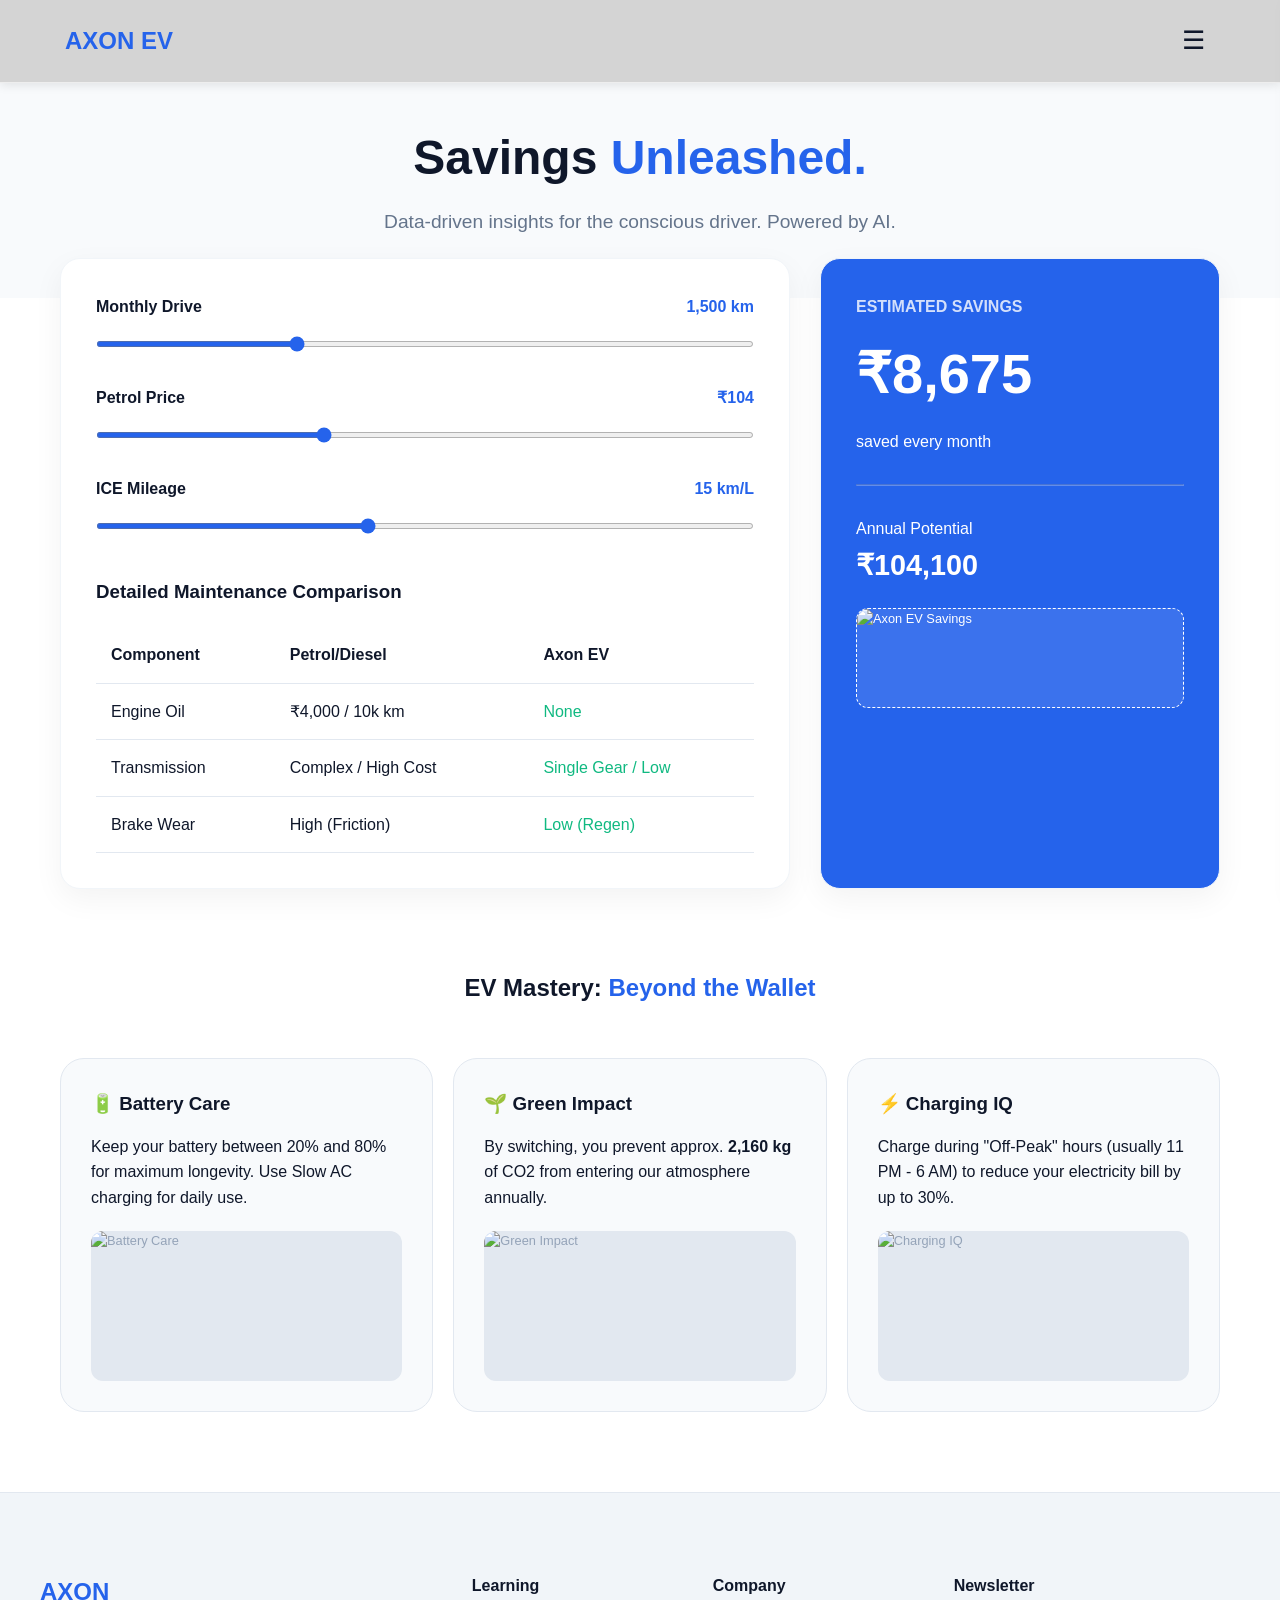
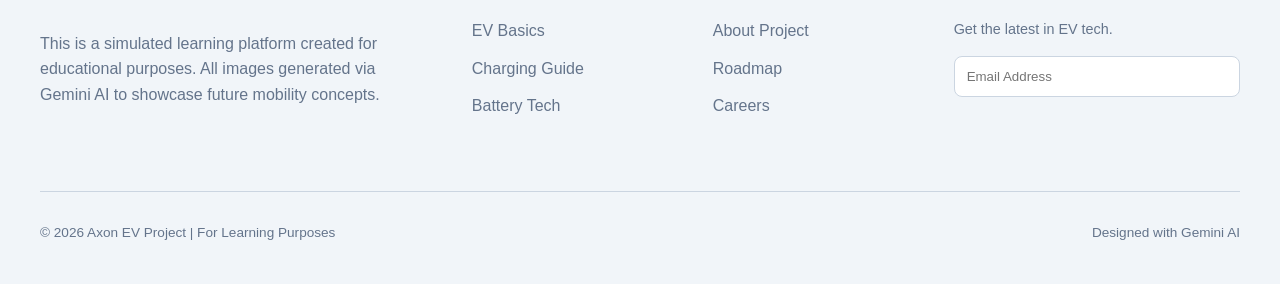
==== calculet-page/cal.html @ 6f0487eb "Add files via upload" ====
<!DOCTYPE html>
<html lang="en">
<head>
    <meta charset="UTF-8">
    <meta name="viewport" content="width=device-width, initial-scale=1.0">
    <title>EV Cost Analysis | Axon EV </title>
    <style>
        :root {
            --axon-blue: #2563eb;
            --axon-dark: #0f172a;
            --axon-gray: #64748b;
            --axon-light: #f8fafc;
            --navbar-bg: #ffffff;
            --footer-bg: #f1f5f9;
            --transition: all 0.3s ease;
        }

        * { margin: 0; padding: 0; box-sizing: border-box; font-family: 'Segoe UI', Roboto, sans-serif; }
        body { background: #fff; color: var(--axon-dark); line-height: 1.6; }

        /* --- Sidebar Logic --- */
        #menu-toggle { display: none; }
        .header { position: fixed; top: 0; width: 100%; background: #fff; z-index: 1000; border-bottom: 1px solid #eee; }
        .nav-container { max-width: 1200px; margin: auto; padding: 15px 25px; display: flex; justify-content: space-between; align-items: center; }
        .logo { font-weight: 800; font-size: 1.5rem; text-decoration: none; color: var(--axon-blue); }
        .menu-btn { font-size: 24px; cursor: pointer; }

        .sidebar { position: fixed; top: 0; right: -300px; width: 280px; height: 100%; background: #fff; z-index: 1100; transition: 0.4s; padding: 40px 20px; box-shadow: -5px 0 15px rgba(0,0,0,0.05); }
        #menu-toggle:checked ~ .sidebar { right: 0; }
        .sidebar ul { list-style: none; margin-top: 30px; }
        .sidebar li { margin-bottom: 20px; }
        .sidebar a { text-decoration: none; color: var(--axon-dark); font-weight: 600; font-size: 1.1rem; }
        .overlay { position: fixed; top: 0; left: 0; width: 100%; height: 100%; background: rgba(0,0,0,0.2); visibility: hidden; z-index: 1050; }
        #menu-toggle:checked ~ .overlay { visibility: visible; }

        /* --- Hero --- */
        .hero { padding: 120px 20px 60px; text-align: center; background: var(--axon-light); }
        .hero h1 { font-size: 3rem; margin-bottom: 10px; }
        .tagline { color: var(--axon-gray); font-size: 1.2rem; }

        /* --- Calculator Grid --- */
        .main-grid { max-width: 1200px; margin: -40px auto 60px; display: grid; grid-template-columns: 1fr 400px; gap: 30px; padding: 0 20px; }
        .card { background: #fff; padding: 35px; border-radius: 20px; box-shadow: 0 10px 30px rgba(0,0,0,0.05); border: 1px solid #f1f5f9; }
        .result-card { background: var(--axon-blue); color: #fff; position: sticky; top: 100px; }
        
        .input-group { margin-bottom: 30px; }
        .label-row { display: flex; justify-content: space-between; margin-bottom: 10px; font-weight: 600; }
        .val-highlight { color: var(--axon-blue); }
        input[type=range] { width: 100%; height: 6px; accent-color: var(--axon-blue); cursor: pointer; }

        /* --- Bento Detail Sections --- */
        .details-section { max-width: 1200px; margin: 80px auto; padding: 0 20px; }
        .bento-grid { display: grid; grid-template-columns: repeat(3, 1fr); gap: 20px; margin-top: 40px; }
        .bento-box { padding: 30px; border-radius: 24px; background: var(--axon-light); border: 1px solid #e2e8f0; }
        .bento-box h3 { margin-bottom: 15px; display: flex; align-items: center; gap: 10px; }
        .img-placeholder { width: 100%; height: 150px; background: #e2e8f0; border-radius: 12px; margin-top: 20px; display: flex; align-items: center; justify-content: center; font-size: 0.8rem; color: #94a3b8; overflow: hidden; }
        /* Style to ensure images fill the placeholders */
        .img-placeholder img { width: 100%; height: 100%; object-fit: cover; }

        /* --- Table --- */
        .comparison-table { width: 100%; border-collapse: collapse; margin-top: 20px; }
        .comparison-table th, .comparison-table td { padding: 15px; text-align: left; border-bottom: 1px solid #e2e8f0; }

        /* --- LIGHT FOOTER --- */
        .footer { background: var(--footer-bg); padding: 80px 20px 40px; color: var(--axon-gray); border-top: 1px solid #e2e8f0; }
        .footer-grid { max-width: 1200px; margin: 0 auto; display: grid; grid-template-columns: 2fr 1fr 1fr 1.5fr; gap: 50px; }
        .footer h4 { color: var(--axon-dark); margin-bottom: 20px; }
        .footer ul { list-style: none; }
        .footer li { margin-bottom: 12px; }
        .footer a { color: var(--axon-gray); text-decoration: none; transition: 0.2s; }
        .footer a:hover { color: var(--axon-blue); }
        .footer-bottom { max-width: 1200px; margin: 60px auto 0; padding-top: 30px; border-top: 1px solid #cbd5e1; display: flex; justify-content: space-between; font-size: 0.85rem; }

        @media (max-width: 900px) { .main-grid, .bento-grid, .footer-grid { grid-template-columns: 1fr; } }

        /* ================= NAVBAR ================= */
.header {
    background: #d4d4d4;
    position: fixed;
    top: 0;
    width: 100%;
    z-index: 1000;
    box-shadow: 0 2px 10px rgba(0, 0, 0, 0.1);
}

.nav-container {
    max-width: 1200px;
    margin: auto;
    padding: 15px 25px;
    display: flex;
    justify-content: space-between;
    align-items: center;
}

.logo {
    display: flex;
    align-items: center;
    gap: 10px;
}

.logo-box {
    background: #2563eb;
    color: white;
    width: 36px;
    height: 36px;
    display: flex;
    align-items: center;
    justify-content: center;
    border-radius: 8px;
    font-weight: bold;
}

.logo-text {
    font-size: 18px;
    font-weight: bold;
}

.menu {
    list-style: none;
    display: flex;
    gap: 30px;
}

.menu li a {
    text-decoration: none;
    color: #374151;
    font-weight: 600;
    transition: 0.3s;
}

.menu li a:hover {
    color: #2563eb;
}

.menu-btn {
    font-size: 26px;
    cursor: pointer;
    padding: 5px 10px;
}

/* ================= SIDEBAR & OVERLAY ================= */
.sidebar {
    position: fixed;
    top: 0;
    right: -300px;
    width: 280px;
    height: 100%;
    background: #ffffff;
    box-shadow: -8px 0 20px rgba(0, 0, 0, 0.08);
    padding: 40px 25px;
    transition: right 0.4s ease;
    z-index: 1100;
}

.sidebar h3 {
    margin-bottom: 25px;
    font-size: 20px;
}

.sidebar ul {
    list-style: none;
}

.sidebar ul li {
    margin-bottom: 22px;
}

.sidebar ul li a {
    text-decoration: none;
    color: #374151;
    font-weight: 600;
    transition: 0.3s;
}

.sidebar ul li a:hover {
    color: #2563eb;
    padding-left: 5px;
}

.sidebar ul li a.active {
    color: #2563eb;
    font-weight: 700;
    border-left: 3px solid #2563eb;
    padding-left: 10px;
}

.overlay {
    position: fixed;
    top: 0;
    left: 0;
    width: 100%;
    height: 100%;
    background: rgba(0, 0, 0, 0.35);
    opacity: 0;
    visibility: hidden;
    transition: 0.3s;
    z-index: 1050;
}

#menu-toggle:checked~.sidebar {
    right: 0;
}

#menu-toggle:checked~.overlay {
    opacity: 1;
    visibility: visible;
}

.close-btn {
    position: absolute;
    top: 20px;
    right: 20px;
    font-size: 22px;
    cursor: pointer;
}
    </style>
</head>
<body>

    <input type="checkbox" id="menu-toggle">
    <header class="header">
        <nav class="nav-container">
            <a href="index.html" class="logo">AXON EV</a>
            <label for="menu-toggle" class="menu-btn">☰</label>
        </nav>
    </header>

    <div class="sidebar">
        <label for="menu-toggle" style="float:right; cursor:pointer;">✕</label>
        <h3>Navigate</h3>
     <ul>
      <li><a href="../index.html">Home</a></li>
      <li><a href="vehicles.html">Vehicles Showroom</a></li>
      <li><a href="../compare-page/compare.html">Compare Models</a></li>
      <li><a href="../sub-page/sub.html">Subscription</a></li>
      <li><a href="../Home Charger/home.html">Add Home Charger</a></li>
      <li><a href="../calculet-page/cal.html" class="active">Calculate Total Cost</a></li>
      <li><a href="../help-page/help.html">Help Center</a></li>
    </ul>
    
    </div>
    <label for="menu-toggle" class="overlay"></label>

    <section class="hero">
        <h1>Savings <span style="color:var(--axon-blue)">Unleashed.</span></h1>
        <p class="tagline">Data-driven insights for the conscious driver. Powered by AI.</p>
    </section>

    <main class="main-grid">
        <div class="card">
            <div class="input-group">
                <div class="label-row"><span>Monthly Drive</span><span class="val-highlight"><span id="v-dist">0</span> km</span></div>
                <input type="range" id="s-dist" min="0" max="5000" step="50" value="1500">
            </div>
            <div class="input-group">
                <div class="label-row"><span>Petrol Price</span><span class="val-highlight">₹<span id="v-fuel">104</span></span></div>
                <input type="range" id="s-fuel" min="80" max="150" step="1" value="104">
            </div>
            <div class="input-group">
                <div class="label-row"><span>ICE Mileage</span><span class="val-highlight"><span id="v-mile">15</span> km/L</span></div>
                <input type="range" id="s-mile" min="8" max="25" step="0.5" value="15">
            </div>
            
            <h3 style="margin: 40px 0 20px;">Detailed Maintenance Comparison</h3>
            <table class="comparison-table">
                <tr><th>Component</th><th>Petrol/Diesel</th><th>Axon EV</th></tr>
                <tr><td>Engine Oil</td><td>₹4,000 / 10k km</td><td style="color: #10b981;">None</td></tr>
                <tr><td>Transmission</td><td>Complex / High Cost</td><td style="color: #10b981;">Single Gear / Low</td></tr>
                <tr><td>Brake Wear</td><td>High (Friction)</td><td style="color: #10b981;">Low (Regen)</td></tr>
            </table>
        </div>

        <div class="card result-card">
            <p style="opacity: 0.8; font-weight: 600;">ESTIMATED SAVINGS</p>
            <h2 style="font-size: 3.5rem; margin: 10px 0;" id="r-month">₹0</h2>
            <p>saved every month</p>
            <hr style="margin: 30px 0; opacity: 0.3;">
            <p>Annual Potential</p>
            <h3 id="r-year" style="font-size: 1.8rem;">₹0</h3>
            <div class="img-placeholder" style="background: rgba(255,255,255,0.1); color: #fff; height: 100px; border: 1px dashed #fff;">
                <img src="https://images.unsplash.com/photo-1593941707882-a5bba14938c7?auto=format&fit=crop&q=80&w=400" alt="Axon EV Savings">
            </div>
        </div>
    </main>

    <section class="details-section">
        <h2 style="text-align:center; margin-bottom: 50px;">EV Mastery: <span style="color:var(--axon-blue)">Beyond the Wallet</span></h2>
        <div class="bento-grid">
            <div class="bento-box">
                <h3>🔋 Battery Care</h3>
                <p>Keep your battery between 20% and 80% for maximum longevity. Use Slow AC charging for daily use.</p>
                <div class="img-placeholder">
                    <img src="https://fluctual.fr/img/1678435641346_BatteryCare.jpg" alt="Battery Care">
                </div>
            </div>
            <div class="bento-box">
                <h3>🌱 Green Impact</h3>
                <p>By switching, you prevent approx. <b><span id="r-co2">0</span> kg</b> of CO2 from entering our atmosphere annually.</p>
                <div class="img-placeholder">
                    <img src="https://images.unsplash.com/photo-1441974231531-c6227db76b6e?auto=format&fit=crop&q=80&w=400" alt="Green Impact">
                </div>
            </div>
            <div class="bento-box">
                <h3>⚡ Charging IQ</h3>
                <p>Charge during "Off-Peak" hours (usually 11 PM - 6 AM) to reduce your electricity bill by up to 30%.</p>
                <div class="img-placeholder">
                    <img src="https://images.unsplash.com/photo-1563986768609-322da13575f3?auto=format&fit=crop&q=80&w=400" alt="Charging IQ">
                </div>
            </div>
        </div>
    </section>

    <footer class="footer">
        <div class="footer-grid">
            <div>
                <h2 style="color:var(--axon-blue); margin-bottom: 20px;">AXON</h2>
                <p>This is a simulated learning platform created for educational purposes. All images generated via Gemini AI to showcase future mobility concepts.</p>
            </div>
            <div>
                <h4>Learning</h4>
                <ul>
                    <li><a href="#">EV Basics</a></li>
                    <li><a href="#">Charging Guide</a></li>
                    <li><a href="#">Battery Tech</a></li>
                </ul>
            </div>
            <div>
                <h4>Company</h4>
                <ul>
                    <li><a href="#">About Project</a></li>
                    <li><a href="#">Roadmap</a></li>
                    <li><a href="#">Careers</a></li>
                </ul>
            </div>
            <div>
                <h4>Newsletter</h4>
                <p style="font-size: 0.9rem; margin-bottom: 15px;">Get the latest in EV tech.</p>
                <input type="email" placeholder="Email Address" style="padding: 12px; border: 1px solid #cbd5e1; border-radius: 8px; width: 100%;">
            </div>
        </div>
        <div class="footer-bottom">
            <p>&copy; 2026 Axon EV Project | For Learning Purposes</p>
            <p>Designed with Gemini AI</p>
        </div>
    </footer>

    <script>
        const EV_COST_KM = 1.15; 
        const CO2_PER_KM = 0.12;

        const sliders = {
            dist: document.getElementById('s-dist'),
            fuel: document.getElementById('s-fuel'),
            mile: document.getElementById('s-mile')
        };
        const displays = {
            dist: document.getElementById('v-dist'),
            fuel: document.getElementById('v-fuel'),
            mile: document.getElementById('v-mile'),
            month: document.getElementById('r-month'),
            year: document.getElementById('r-year'),
            co2: document.getElementById('r-co2')
        };

        function update() {
            const d = parseFloat(sliders.dist.value);
            const f = parseFloat(sliders.fuel.value);
            const m = parseFloat(sliders.mile.value);

            displays.dist.innerText = d.toLocaleString();
            displays.fuel.innerText = f;
            displays.mile.innerText = m;

            const petrolMonthly = (d / m) * f;
            const evMonthly = d * EV_COST_KM;
            const savings = d === 0 ? 0 : petrolMonthly - evMonthly;

            displays.month.innerText = "₹" + Math.max(0, Math.round(savings)).toLocaleString();
            displays.year.innerText = "₹" + Math.max(0, Math.round(savings * 12)).toLocaleString();
            displays.co2.innerText = Math.round(d * 12 * CO2_PER_KM).toLocaleString();
        }

        Object.values(sliders).forEach(s => s.addEventListener('input', update));
        update();
    </script>
</body>
</html>
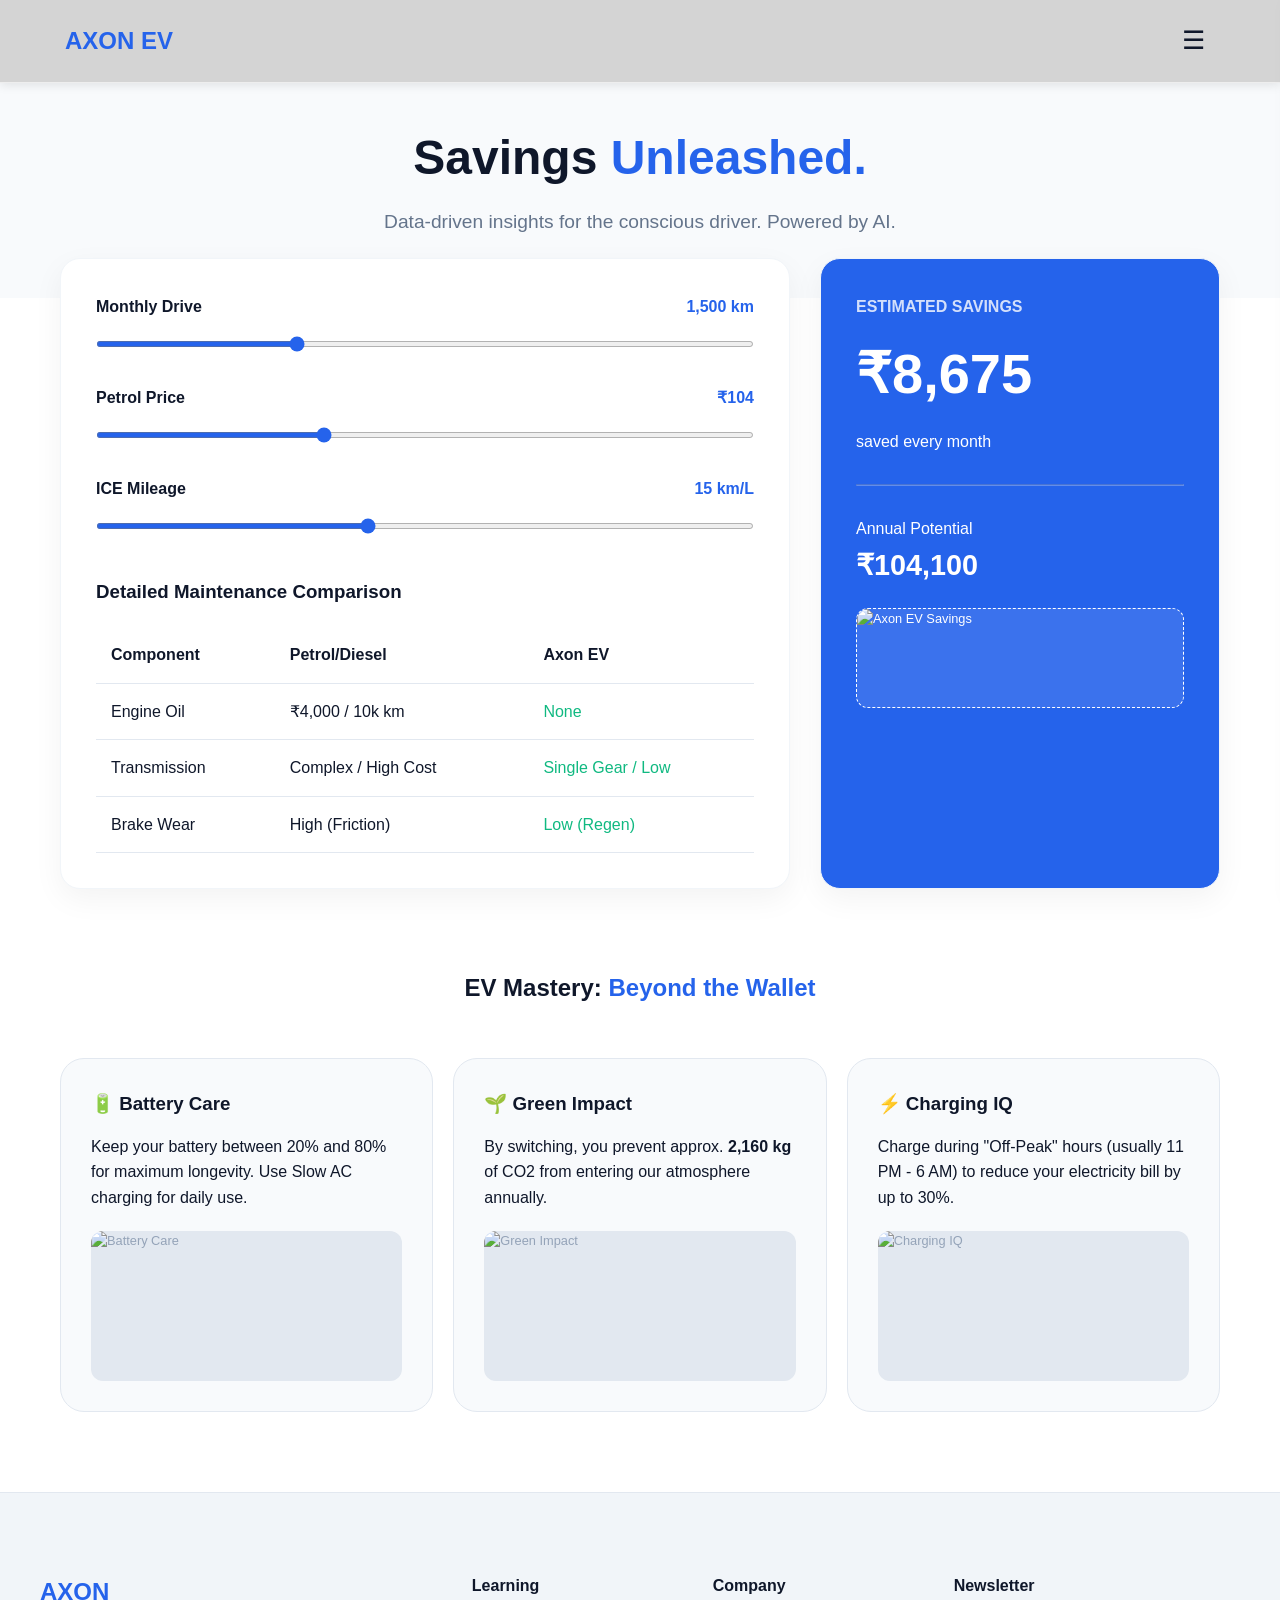
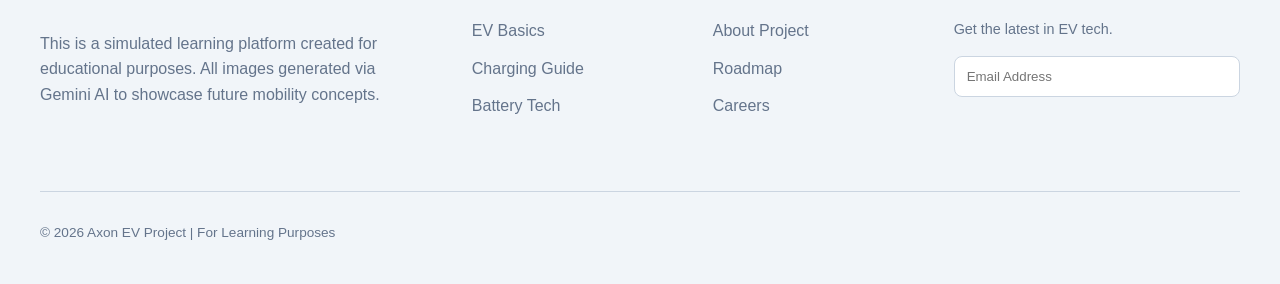
==== commit 38a4debe: "Update cal.html" ====
--- a/calculet-page/cal.html
+++ b/calculet-page/cal.html
@@ -340,7 +340,6 @@
         </div>
         <div class="footer-bottom">
             <p>&copy; 2026 Axon EV Project | For Learning Purposes</p>
-            <p>Designed with Gemini AI</p>
         </div>
     </footer>
 
@@ -384,4 +383,4 @@
         update();
     </script>
 </body>
-</html>+</html>
